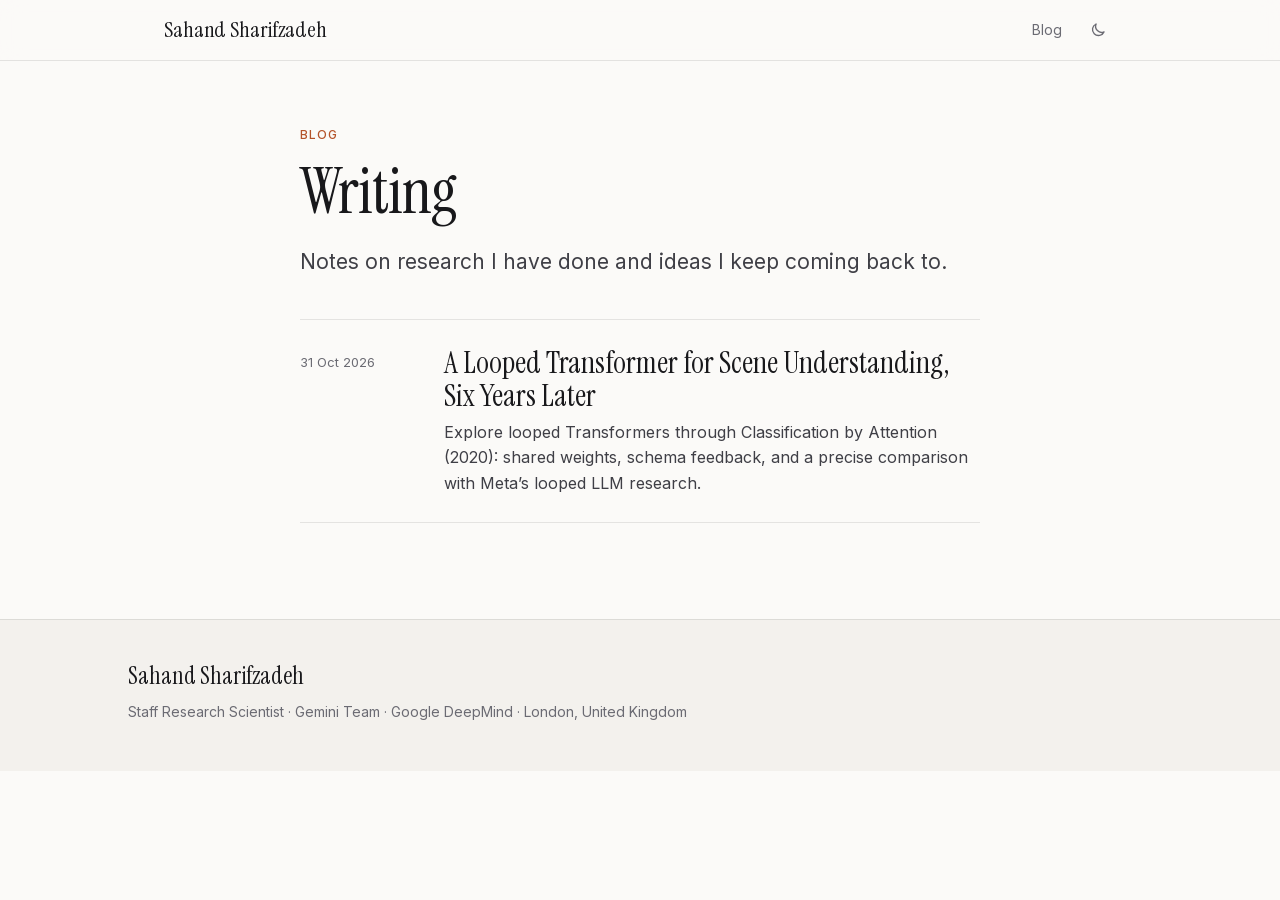
==== blog/index.html @ a867324e "Personal website and looped Transformer essay" ====
<!DOCTYPE html>
<html lang="en">
<head>

<meta charset="UTF-8" /><meta name="viewport" content="width=device-width, initial-scale=1" />
<title>Research Writing: Looped Transformers and Visual Reasoning · Sahand Sharifzadeh</title>
<meta name="description" content="Research essays by Sahand Sharifzadeh on looped Transformers, visual reasoning and machine learning." /><meta name="author" content="Sahand Sharifzadeh" />
<meta name="robots" content="index, follow, max-snippet:-1, max-image-preview:large" />
<link rel="canonical" href="https://sharifza.github.io/blog/" />
<link rel="alternate" type="text/markdown" href="/llms.txt" title="Profile and research writing" />
<link rel="icon" href="/favicon.ico" sizes="48x48" /><link rel="icon" href="/favicon.svg" type="image/svg+xml" />
<meta name="theme-color" media="(prefers-color-scheme: light)" content="#fbfaf8" /><meta name="theme-color" media="(prefers-color-scheme: dark)" content="#111113" />
<meta property="og:type" content="website" />
<meta property="og:site_name" content="Sahand Sharifzadeh" />
<meta property="og:title" content="Research writing" />
<meta property="og:description" content="Research essays by Sahand Sharifzadeh on looped Transformers, visual reasoning and machine learning." />
<meta property="og:url" content="https://sharifza.github.io/blog/" />
<meta property="og:image" content="https://sharifza.github.io/assets/og-image.jpg" />
<meta property="og:image:width" content="1200" />
<meta property="og:image:height" content="630" />
<meta property="og:image:alt" content="Research writing by Sahand Sharifzadeh" />

<meta name="twitter:card" content="summary_large_image" /><meta name="twitter:site" content="@sahandsharif" />
<meta name="twitter:title" content="Research writing" /><meta name="twitter:description" content="Research essays by Sahand Sharifzadeh on looped Transformers, visual reasoning and machine learning." /><meta name="twitter:image" content="https://sharifza.github.io/assets/og-image.jpg" />
<script>(function(){var t=null;try{t=localStorage.getItem('ss-theme');}catch(e){}if(!t)t=matchMedia('(prefers-color-scheme: dark)').matches?'dark':'light';document.documentElement.dataset.theme=t;})();</script>
<link rel="preload" href="/assets/fonts/inter-latin.woff2" as="font" type="font/woff2" crossorigin /><link rel="preload" href="/assets/fonts/instrument-serif-latin.woff2" as="font" type="font/woff2" crossorigin />
<link rel="stylesheet" href="/styles.css?v=1772965b" /><link rel="stylesheet" href="/blog/blog.css?v=ce2cf4f6" />
<script type="application/ld+json">[{"@context": "https://schema.org", "@type": "Blog", "@id": "https://sharifza.github.io/blog/#blog", "url": "https://sharifza.github.io/blog/", "name": "Research writing", "description": "Research essays by Sahand Sharifzadeh on looped Transformers, visual reasoning and machine learning.", "author": {"@type": "Person", "@id": "https://sharifza.github.io/#person", "name": "Sahand Sharifzadeh", "url": "https://sharifza.github.io/"}, "inLanguage": "en"}, {"@context": "https://schema.org", "@type": "BreadcrumbList", "itemListElement": [{"@type": "ListItem", "position": 1, "name": "Home", "item": "https://sharifza.github.io/"}, {"@type": "ListItem", "position": 2, "name": "Blog", "item": "https://sharifza.github.io/blog/"}]}]</script>
<style>.bl-list{list-style:none;margin:40px 0 0;padding:0;border-top:1px solid var(--line)}.bl-list li{border-bottom:1px solid var(--line)}.bl-list a{display:grid;grid-template-columns:120px 1fr;gap:24px;padding:26px 0;text-decoration:none}.bl-list .d{font-size:13px;color:var(--muted);padding-top:6px}.bl-list h2{font-family:var(--serif);font-size:30px;line-height:1.1;color:var(--ink)}.bl-list p{margin:8px 0 0;color:var(--ink-2);font-size:16px;line-height:1.6}.bl-list a:hover h2{color:var(--accent)}@media(max-width:620px){.bl-list a{grid-template-columns:1fr;gap:6px}}</style>
</head>
<body>
  <header class="b-header"><div class="b-bar"><a class="brand" href="/">Sahand Sharifzadeh</a><a class="crumb" href="/blog/" aria-current="page">Blog</a>
  <button id="theme-btn" class="icon-btn" type="button" aria-label="Switch light or dark theme" title="Theme"><svg class="i-sun" viewBox="0 0 24 24" aria-hidden="true"><circle cx="12" cy="12" r="4" fill="none" stroke="currentColor" stroke-width="1.8"/><path d="M12 2.5v2M12 19.5v2M4.6 4.6l1.4 1.4M18 18l1.4 1.4M2.5 12h2M19.5 12h2M4.6 19.4 6 18M18 6l1.4-1.4" stroke="currentColor" stroke-width="1.8" stroke-linecap="round"/></svg><svg class="i-moon" viewBox="0 0 24 24" aria-hidden="true"><path d="M20 14.5A8 8 0 0 1 9.5 4a8 8 0 1 0 10.5 10.5z" fill="none" stroke="currentColor" stroke-width="1.8" stroke-linejoin="round"/></svg></button></div></header>
  <main class="post"><div class="col">
    
    <p class="kicker">Blog</p><h1>Writing</h1>
    <p class="dek">Notes on research I have done and ideas I keep coming back to.</p>
    <ul class="bl-list"><li><a href="/blog/classification-by-attention/"><time class="d" datetime="2026-10-31">31 Oct 2026</time><span><h2>A Looped Transformer for Scene Understanding, Six Years Later</h2><p>Explore looped Transformers through Classification by Attention (2020): shared weights, schema feedback, and a precise comparison with Meta’s looped LLM research.</p></span></a></li></ul>
  </div></main>
  <footer class="site-footer"><div class="container foot"><div><p class="foot-name">Sahand Sharifzadeh</p><p class="foot-sub">Staff Research Scientist · Gemini Team · Google DeepMind · London, United Kingdom</p></div></div></footer>
  <script>(function(){var r=document.documentElement,b=document.getElementById('theme-btn');function s(t){r.dataset.theme=t;try{localStorage.setItem('ss-theme',t)}catch(e){}}b.addEventListener('click',function(){s(r.dataset.theme==='dark'?'light':'dark')});addEventListener('message',function(e){if(e.data&&e.data.ssTheme)s(e.data.ssTheme)})})();</script>
</body>
</html>
---- styles.css ----
/* Sahand Sharifzadeh — editorial theme. One accent, serif display, quiet surfaces. */
/* Fonts: self-hosted Inter (variable 400–600) and Instrument Serif, Latin + Latin Extended subsets */
@font-face { font-family: "Instrument Serif"; font-style: normal; font-weight: 400; font-display: swap; src: url("assets/fonts/instrument-serif-latin.woff2") format("woff2"); unicode-range: U+0000-00FF, U+0131, U+0152-0153, U+02BB-02BC, U+02C6, U+02DA, U+02DC, U+0304, U+0308, U+0329, U+2000-206F, U+20AC, U+2122, U+2191, U+2193, U+2212, U+2215, U+FEFF, U+FFFD; }
@font-face { font-family: "Instrument Serif"; font-style: normal; font-weight: 400; font-display: swap; src: url("assets/fonts/instrument-serif-latin-ext.woff2") format("woff2"); unicode-range: U+0100-02BA, U+02BD-02C5, U+02C7-02CC, U+02CE-02D7, U+02DD-02FF, U+0304, U+0308, U+0329, U+1D00-1DBF, U+1E00-1E9F, U+1EF2-1EFF, U+2020, U+20A0-20AB, U+20AD-20C4, U+2113, U+2C60-2C7F, U+A720-A7FF; }
@font-face { font-family: "Inter"; font-style: normal; font-weight: 400 600; font-display: swap; src: url("assets/fonts/inter-latin.woff2") format("woff2"); unicode-range: U+0000-00FF, U+0131, U+0152-0153, U+02BB-02BC, U+02C6, U+02DA, U+02DC, U+0304, U+0308, U+0329, U+2000-206F, U+20AC, U+2122, U+2191, U+2193, U+2212, U+2215, U+FEFF, U+FFFD; }
@font-face { font-family: "Inter"; font-style: normal; font-weight: 400 600; font-display: swap; src: url("assets/fonts/inter-latin-ext.woff2") format("woff2"); unicode-range: U+0100-02BA, U+02BD-02C5, U+02C7-02CC, U+02CE-02D7, U+02DD-02FF, U+0304, U+0308, U+0329, U+1D00-1DBF, U+1E00-1E9F, U+1EF2-1EFF, U+2020, U+20A0-20AB, U+20AD-20C4, U+2113, U+2C60-2C7F, U+A720-A7FF; }
:root { --bg: #fbfaf8; --surface: #ffffff; --ink: #18181b; --ink-2: #3f3f46; --muted: #6b6b73; --faint: #6d6d74; --line: rgba(24, 24, 27, 0.10); --line-strong: rgba(24, 24, 27, 0.22); --accent: #b4532a; --accent-soft: rgba(180, 83, 42, 0.08); --header: 60px; color-scheme: light; }
[data-theme="dark"] { color-scheme: dark; }
*, *::before, *::after { box-sizing: border-box; }
[hidden] { display: none !important; }
html { scroll-padding-top: calc(var(--header) + 20px); -webkit-text-size-adjust: 100%; }
@media (prefers-reduced-motion: no-preference) {
  html { scroll-behavior: smooth; }
}
body { margin: 0; background: var(--bg); color: var(--ink); font: 400 16px/1.65 var(--sans); -webkit-font-smoothing: antialiased; }
a { color: inherit; text-decoration-color: var(--line-strong); text-underline-offset: 3px; }
a:hover { color: var(--accent); text-decoration-color: currentColor; }
:focus-visible { outline: 2px solid var(--accent); outline-offset: 3px; border-radius: 4px; }
img { max-width: 100%; height: auto; display: block; }
h1, h2, h3 { margin: 0; font-weight: 400; }
strong { font-weight: 600; }
.container { width: 100%; max-width: 1080px; margin: 0 auto; padding: 0 28px; }
.label { margin: 0; font-size: 12px; letter-spacing: 0.08em; text-transform: uppercase; color: var(--muted); font-weight: 500; }
.skip { position: absolute; left: -999px; top: 8px; background: var(--ink); color: var(--bg); padding: 8px 12px; border-radius: 6px; z-index: 100; }
.skip:focus { left: 8px; }
/* Header */
.site-header { position: sticky; top: 0; z-index: 40; background: color-mix(in srgb, var(--bg) 86%, transparent); backdrop-filter: saturate(1.4) blur(12px); -webkit-backdrop-filter: saturate(1.4) blur(12px); border-bottom: 1px solid transparent; transition: border-color .2s; }
.site-header.is-scrolled { border-bottom-color: var(--line); }
.bar { display: flex; align-items: center; gap: 24px; height: var(--header); }
.brand { font-family: var(--serif); font-size: 22px; text-decoration: none; white-space: nowrap; letter-spacing: -0.005em; }
.brand:hover { color: var(--ink); }
.nav { display: flex; gap: 26px; margin-left: auto; }
.nav a, .menu a { text-decoration: none; color: var(--muted); font-size: 14px; white-space: nowrap; padding: 4px 0; border-bottom: 1px solid transparent; }
.nav a:hover { color: var(--ink); }
.nav a.is-active { color: var(--ink); border-bottom-color: var(--accent); }
.actions { display: flex; align-items: center; gap: 4px; }
.icon-btn { display: inline-flex; align-items: center; gap: 6px; height: 36px; min-width: 36px; justify-content: center; padding: 0 8px; border: 0; border-radius: 999px; background: transparent; color: var(--muted); cursor: pointer; }
.icon-btn:hover { color: var(--ink); background: var(--accent-soft); }
.icon-btn svg { width: 18px; height: 18px; }
.kbd { font: 500 11px/1 var(--sans); color: var(--faint); border: 1px solid var(--line); border-radius: 5px; padding: 3px 5px; }
[data-theme="dark"] .i-moon, [data-theme="light"] .i-sun, :root:not([data-theme]) .i-sun { display: none; }
.menu-btn { display: none; }
.menu { display: grid; padding: 4px 28px 14px; border-bottom: 1px solid var(--line); background: var(--bg); }
.menu a { font-size: 16px; padding: 10px 0; border-bottom: 1px solid var(--line); color: var(--ink); }
.menu a:last-child { border-bottom: 0; }
/* Buttons */
.btn { display: inline-flex; align-items: center; gap: 8px; height: 40px; padding: 0 18px; border-radius: 999px; background: var(--ink); color: var(--bg); font-size: 14px; font-weight: 500; text-decoration: none; white-space: nowrap; }
.btn:hover { color: var(--bg); background: var(--accent); }
.btn svg { width: 15px; height: 15px; }
.link-btn { border: 0; background: none; padding: 0; color: var(--accent); font: inherit; cursor: pointer; text-decoration: underline; text-underline-offset: 3px; }
/* Hero */
.hero { padding-top: 72px; padding-bottom: 24px; }
.hero-grid { display: grid; grid-template-columns: minmax(0, 1fr) 240px; gap: 56px; align-items: start; }
.eyebrow { margin: 0 0 18px; font-size: 14px; color: var(--muted); }
.hero h1 { font-family: var(--serif); font-size: clamp(44px, 6.4vw, 76px); line-height: 1; letter-spacing: -0.015em; }
.lead { margin-top: 26px; max-width: 62ch; font-size: 18px; line-height: 1.6; color: var(--ink-2); }
.lead p { margin: 0 0 12px; }
.lead strong { color: var(--ink); font-weight: 600; }
.hero-links { display: flex; align-items: center; flex-wrap: wrap; gap: 18px; margin-top: 26px; }
.socials, .foot-links { display: flex; gap: 2px; }
.social { display: inline-grid; place-items: center; width: 38px; height: 38px; border-radius: 999px; color: var(--muted); }
.social:hover { color: var(--ink); background: var(--accent-soft); }
.social svg { width: 17px; height: 17px; }
.portrait { margin: 6px 0 0; }
.portrait img { width: 240px; aspect-ratio: 4 / 5; object-fit: cover; border-radius: 18px; filter: saturate(0.92); box-shadow: 0 0 0 1px var(--line); }
.stats { grid-template-columns: repeat(4, 1fr); margin: 56px 0 0; border-top: 1px solid var(--line); }
.stat + .stat { border-left: 1px solid var(--line); }
.stat dt { font-family: var(--serif); font-size: 30px; line-height: 1.1; }
.stat dd { margin: 4px 0 0; font-size: 13px; color: var(--muted); }
.news { grid-template-columns: 160px minmax(0, 1fr); gap: 24px; }
.news h2 { padding-top: 3px; }
.news ul { list-style: none; margin: 0; padding: 0; }
.news li { display: grid; grid-template-columns: 84px minmax(0, 1fr); gap: 16px; padding: 10px 0; border-top: 1px solid var(--line); }
.news li:first-child { border-top: 0; padding-top: 0; }
.news time { font-size: 13px; color: var(--muted); padding-top: 2px; font-variant-numeric: tabular-nums; white-space: nowrap; }
.news p { margin: 0; font-size: 15px; color: var(--ink-2); }
.news a { color: var(--muted); font-size: 13px; white-space: nowrap; }
/* Sections */
.section-intro { margin: 14px 0 0; max-width: 64ch; color: var(--muted); }
/* Trajectory */
.traj-figure { position: relative; width: 100%; }
.traj-figure svg { display: block; width: 100%; height: auto; overflow: visible; }
.t-grid { stroke: var(--line); stroke-width: 1; }
.t-lane-label { fill: var(--muted); font: 500 11px var(--sans); letter-spacing: 0.06em; text-transform: uppercase; }
.t-year { fill: var(--faint); font: 400 11px var(--sans); font-variant-numeric: tabular-nums; }
.t-edge { fill: none; stroke: var(--line-strong); stroke-width: 1.2; transition: stroke .2s, opacity .2s; }
.t-edge.is-on { stroke: var(--accent); stroke-width: 1.8; }
.t-node { cursor: pointer; outline: none; }
.t-node .dot { fill: var(--bg); stroke: var(--ink); stroke-width: 1.6; transition: fill .2s, stroke .2s, r .2s; }
.t-node.is-now .dot { fill: var(--accent); stroke: var(--accent); }
.t-node .hit { fill: transparent; }
.t-node text { fill: var(--ink-2); font: 500 12.5px var(--sans); paint-order: stroke; stroke: var(--bg); stroke-width: 4px; stroke-linejoin: round; transition: fill .2s; }
.t-node .t-sub { fill: var(--muted); font-weight: 400; font-size: 11px; }
.t-node:hover .dot, .t-node:focus-visible .dot, .t-node.is-sel .dot { fill: var(--accent); stroke: var(--accent); }
.t-node:hover text, .t-node.is-sel text { fill: var(--ink); }
.t-node:focus-visible .ring { stroke: var(--accent); }
.t-node .ring { fill: none; stroke: transparent; stroke-width: 1.5; }
.traj-figure.has-focus .t-node:not(.is-near) { opacity: .28; }
.traj-figure.has-focus .t-edge:not(.is-on) { opacity: .25; }
.t-node, .t-edge { transition: opacity .25s; }
.traj-detail { grid-template-columns: 160px minmax(0, 1fr); gap: 24px; }
.traj-hint { grid-column: 1 / -1; margin: 0; color: var(--muted); font-size: 14px; }
.td-meta { font-size: 13px; color: var(--muted); }
.td-meta b { display: block; font-weight: 500; color: var(--ink-2); }
.td-body h3 { font-family: var(--serif); font-size: 26px; line-height: 1.15; }
.td-body p { margin: 8px 0 10px; max-width: var(--measure); color: var(--ink-2); }
.td-body .td-actions { display: flex; flex-wrap: wrap; gap: 4px 20px; margin-bottom: 0; }
.td-body .td-sub { margin: 4px 0 0; color: var(--muted); font-size: 14px; }
.traj-text summary { cursor: pointer; color: var(--muted); font-size: 14px; }
.t-lanes { display: grid; grid-template-columns: repeat(auto-fit, minmax(260px, 1fr)); gap: 8px 36px; margin-top: 12px; }
.t-lane h3 { font-family: var(--serif); font-size: 21px; margin: 14px 0 6px; }
.t-lane ul { margin: 0; padding-left: 18px; color: var(--ink-2); font-size: 14.5px; }
.t-lane li { margin-bottom: 6px; }
.t-when { color: var(--muted); font-variant-numeric: tabular-nums; }
/* Experience & education */
.xp-list > li { display: grid; grid-template-columns: 200px minmax(0, 1fr); gap: 24px; }
.xp-meta { display: flex; flex-direction: column; gap: 2px; font-size: 14px; }
.xp-date { color: var(--ink-2); font-variant-numeric: tabular-nums; }
.xp-loc { color: var(--muted); }
.is-current .xp-date { color: var(--accent); }
.xp-body h3 { font-family: var(--serif); font-size: 25px; line-height: 1.2; }
.xp-org { display: block; font-family: var(--sans); font-size: 14px; color: var(--muted); margin-top: 3px; }
.xp-body ul { margin: 14px 0 0; padding-left: 18px; max-width: var(--measure); color: var(--ink-2); }
.xp-body li { margin-bottom: 7px; }
.xp-body > p { margin: 12px 0 0; max-width: var(--measure); color: var(--ink-2); }
.m-video { display: grid; grid-template-columns: 96px minmax(0, 1fr); gap: 12px; align-items: center; width: min(100%, 340px); text-decoration: none; padding: 6px; margin-left: -6px; border-radius: var(--radius); }
.m-video:hover { background: var(--accent-soft); color: inherit; }
.m-video img { width: 96px; aspect-ratio: 16 / 9; object-fit: cover; border-radius: 6px; }
.m-video strong { display: block; font-size: 13.5px; font-weight: 500; line-height: 1.35; }
.m-video em { display: block; font-style: normal; font-size: 12.5px; color: var(--muted); line-height: 1.35; margin-top: 2px; }
.m-link span { color: var(--muted); font-size: 12px; }
.m-link:hover { border-color: var(--accent); }
.edu-detail { margin: 8px 0 0; color: var(--muted); font-size: 14.5px; }
/* Talks */
.talks { display: grid; grid-template-columns: repeat(4, minmax(0, 1fr)); gap: 28px 24px; }
.talk-thumb { position: relative; display: block; border-radius: var(--radius); overflow: hidden; background: var(--line); }
.talk-thumb img { width: 100%; aspect-ratio: 16 / 9; object-fit: cover; transition: transform .4s; }
.talk:hover .talk-thumb img { transform: scale(1.03); }
.play { position: absolute; left: 12px; bottom: 12px; width: 32px; height: 32px; border-radius: 999px; background: rgba(255,255,255,.92); }
.play::after { content: ""; position: absolute; left: 13px; top: 10px; border-left: 9px solid #18181b; border-top: 6px solid transparent; border-bottom: 6px solid transparent; }
.talk-tag { display: block; margin-top: 12px; font-size: 12.5px; color: var(--muted); }
.talk h3 { font-family: var(--serif); font-size: 20px; line-height: 1.2; margin-top: 4px; }
.talk:hover h3 { color: var(--accent); }
.talk p { margin: 6px 0 0; font-size: 14px; color: var(--muted); }
/* Publications */
.pub-controls { display: flex; flex-wrap: wrap; gap: 12px; align-items: center; justify-content: space-between; margin-bottom: 8px; }
.chips { display: flex; flex-wrap: wrap; gap: 6px; }
.chip { height: 32px; padding: 0 12px; border-radius: 999px; border: 1px solid var(--line); background: transparent; color: var(--muted); font: 400 13px var(--sans); cursor: pointer; white-space: nowrap; }
.chip span { color: var(--faint); margin-left: 2px; font-variant-numeric: tabular-nums; }
.chip:hover { color: var(--ink); border-color: var(--line-strong); }
.chip.is-on { color: var(--ink); border-color: var(--ink); }
#pub-search { height: 34px; width: 260px; max-width: 100%; padding: 0 14px; border-radius: 999px; border: 1px solid var(--line); background: var(--surface); color: var(--ink); font: 400 14px var(--sans); }
#pub-search:focus { outline: none; border-color: var(--accent); }
.pub-status { font-size: 14px; color: var(--muted); margin: 10px 0 0; }
.pub { grid-template-columns: 90px minmax(0, 1fr); gap: 24px; }
.pub-title a { text-decoration: none; }
.pub-title a:hover { text-decoration: underline; }
.pub-authors { margin: 4px 0 0; font-size: 14px; color: var(--muted); max-width: var(--measure); }
.pub-empty { color: var(--muted); }
/* Awards */
.aw-list { grid-template-columns: repeat(2, minmax(0, 1fr)); }
.aw-list li { grid-template-columns: 96px minmax(0, 1fr); gap: 16px; }
.aw-year { color: var(--muted); font-size: 14px; font-variant-numeric: tabular-nums; }
.aw-list h3 { font-size: 15.5px; font-weight: 500; line-height: 1.4; }
.aw-list p { margin: 4px 0 0; font-size: 14px; color: var(--muted); }
/* Footer */
.foot { display: flex; justify-content: space-between; gap: 24px; flex-wrap: wrap; align-items: flex-start; }
.foot-name { margin: 0; font-family: var(--serif); font-size: 24px; }
.foot-name span { font-family: var(--sans); font-size: 15px; color: var(--muted); margin-left: 8px; }
.foot-sub { margin: 4px 0 0; color: var(--muted); font-size: 14px; }
.contact { margin: 18px 0 0; font-size: 14.5px; color: var(--ink-2); display: flex; gap: 14px; align-items: baseline; flex-wrap: wrap; }
/* Command palette */
.cmdk { position: fixed; inset: 0; width: 100%; height: 100%; max-width: none; max-height: none; margin: 0; border: 0; background: transparent; color: inherit; padding: 14vh 16px 16px; z-index: 80; }
.cmdk[open] { display: flex; justify-content: center; align-items: flex-start; }
.cmdk::backdrop { background: rgba(10, 10, 12, .35); }
.cmdk-dialog { width: min(560px, 100%); background: var(--surface); border-radius: 14px; box-shadow: 0 24px 60px rgba(0,0,0,.25), 0 0 0 1px var(--line); overflow: hidden; }
#cmdk-input { width: 100%; height: 52px; border: 0; border-bottom: 1px solid var(--line); padding: 0 18px; font: 400 16px var(--sans); background: transparent; color: var(--ink); outline: none; }
.cmdk-list { max-height: 50vh; overflow: auto; padding: 6px; }
.cmdk-opt { display: flex; justify-content: space-between; gap: 16px; padding: 10px 12px; border-radius: 8px; text-decoration: none; font-size: 14px; }
.cmdk-opt span:last-child { color: var(--muted); font-size: 12.5px; white-space: nowrap; }
.cmdk-opt.is-on, .cmdk-opt:hover { background: var(--accent-soft); color: var(--ink); }
.cmdk-empty { padding: 14px 12px; color: var(--muted); font-size: 14px; }
/* 404 */
.nf-main { padding-top: 22vh; }
.nf-main h1 { font-family: var(--serif); font-size: 48px; margin: 10px 0 28px; }
/* Responsive */
@media (max-width: 960px) {
  .nav { display: none; }
  .menu-btn { display: inline-flex; }
  .actions { margin-left: auto; }
  .talks { grid-template-columns: repeat(2, minmax(0, 1fr)); }
}
@media (max-width: 760px) {
  :root { --header: 56px; }
  .container { padding: 0 20px; }
  .kbd { display: none; }
  .hero { padding-top: 40px; }
  .hero-grid { grid-template-columns: 1fr; gap: 28px; }
  .portrait { order: -1; margin: 0; }
  .portrait img { width: 104px; border-radius: 12px; }
  .lead { font-size: 17px; }
  .stats { margin-top: 40px; }
  .stat:nth-child(n/**/+3) { border-top: 1px solid var(--line); }
  .news li { grid-template-columns: 1fr; gap: 2px; }
  .section { padding-top: 72px; }
  .xp-list > li, .pub, .traj-detail { grid-template-columns: 1fr; gap: 8px; }
  .aw-list { grid-template-columns: 1fr; }
  .talks { grid-template-columns: 1fr; }
  #pub-search { width: 100%; }
  .menu { padding: 4px 20px 14px; }
}
@media (prefers-reduced-motion: reduce) {
  *, *::before, *::after { transition: none !important; animation: none !important; }
}
html, body { overflow-x: clip; }
/* ---------- Structure layer: grouping for readability (v2) ---------- */
:root { --card: #ffffff; --card-line: rgba(24, 24, 27, 0.09); --band: #f3f1ed; --shadow: 0 1px 2px rgba(24,24,27,.04), 0 8px 24px rgba(24,24,27,.04); }
/* hero glow: two soft radial lights, no blur filter */
.hero { position: relative; isolation: isolate; }
.hero::before { content: ""; position: absolute; z-index: -1; inset: -60px -10vw 0; pointer-events: none; background: radial-gradient(520px 320px at 18% 20%, color-mix(in srgb, var(--accent) 16%, transparent), transparent 70%),
              radial-gradient(460px 300px at 82% 10%, rgba(99, 132, 230, .12), transparent 70%); }
[data-theme="dark"] .hero::before { background: radial-gradient(520px 320px at 18% 20%, color-mix(in srgb, var(--accent) 14%, transparent), transparent 70%),
              radial-gradient(460px 300px at 82% 10%, rgba(110, 150, 255, .14), transparent 70%); }
/* cards */
.card, .news, .stats, .traj, .xp-list > li, .talk, .aw-list li, .pub-list { background: var(--card); border: 1px solid var(--card-line); border-radius: 16px; box-shadow: var(--shadow); }
.stats { display: grid; padding: 4px 8px; margin-top: 44px; }
.stat { padding: 18px 20px; }
.stat + .stat { padding-left: 20px; }
.news { display: grid; margin-top: 18px; padding: 22px 24px; }
/* sections alternate on a quiet band so each reads as its own block */
.section { padding-top: 0; margin-top: 88px; }
#experience, #talks, #awards { position: relative; isolation: isolate; padding-top: 64px; padding-bottom: 64px; margin-top: 88px; }
#experience::before, #talks::before, #awards::before { content: ""; position: absolute; z-index: -1; top: 0; bottom: 0; left: 50%; width: 100vw; transform: translateX(-50%); background: var(--band); border-top: 1px solid var(--card-line); border-bottom: 1px solid var(--card-line); }
.section-head { margin-bottom: 32px; padding-left: 14px; border-left: 3px solid var(--accent); }
.section-head h2 { font-family: var(--serif); font-size: clamp(34px, 4.2vw, 46px); line-height: 1.05; letter-spacing: -0.01em; margin-top: 4px; }
/* trajectory panel */
.traj { margin: 0; padding: 22px 24px 18px; }
.traj-detail { min-height: 120px; display: grid; background: var(--bg); border: 1px solid var(--card-line); border-radius: 12px; padding: 16px 18px; margin-top: 16px; }
.traj-text { margin-top: 14px; }
/* experience & education as cards */
.xp-list { list-style: none; margin: 0; padding: 0; display: grid; gap: 14px; }
.xp-list > li { padding: 22px 24px; border-top: 1px solid var(--card-line); }
.xp-list > li.is-current { border-color: color-mix(in srgb, var(--accent) 45%, var(--card-line)); box-shadow: var(--shadow), 0 0 0 3px var(--accent-soft); }
.xp-body ul li::marker { color: var(--accent); }
.xp-body ul li { padding-left: 2px; }
.media { display: flex; flex-wrap: wrap; gap: 10px; margin-top: 16px; padding-top: 14px; border-top: 1px dashed var(--card-line); }
.m-link { display: inline-flex; align-items: center; gap: 8px; align-self: center; font-size: 13.5px; text-decoration: none; padding: 7px 12px; border: 1px solid var(--line); border-radius: 999px; color: var(--ink-2); background: var(--bg); }
/* talks */
.talk { text-decoration: none; display: block; padding: 10px 10px 16px; transition: transform .2s, box-shadow .2s; }
.talk:hover { color: inherit; transform: translateY(-2px); }
.talk-tag, .talk h3, .talk p { padding: 0 6px; }
/* publications */
/* awards */
.aw-list { list-style: none; margin: 0; padding: 0; display: grid; column-gap: 48px; gap: 12px; }
.aw-list li { display: grid; padding: 16px 18px; border-top: 1px solid var(--card-line); }
.langs { margin: 28px 0 0; gap: 16px; align-items: baseline; flex-wrap: wrap; color: var(--ink-2); padding: 14px 18px; background: var(--card); border: 1px solid var(--card-line); border-radius: 12px; display: inline-flex; }
/* stronger reading contrast */
.lead, .xp-body ul, .xp-body > p, .td-body p { color: var(--ink); }
[data-theme="dark"] .lead, [data-theme="dark"] .xp-body ul, [data-theme="dark"] .xp-body > p { color: var(--ink-2); }
.site-footer { border-top: 1px solid var(--line); padding: 36px 0 48px; background: var(--band); margin-top: 0; }
@media (max-width: 760px) {
  .news { grid-template-columns: 1fr; gap: 12px; padding: 18px; }
  .stats { grid-template-columns: repeat(2, 1fr); padding: 0 4px; }
  .stat { padding: 14px 12px; }
  .stat + .stat { padding-left: 12px; }
  .stat:nth-child(3) { border-left: 0; padding-left: 12px; }
  .traj { padding: 16px 14px 14px; border-radius: 14px; }
  .xp-list > li { padding: 18px; }
  .pub-list { padding: 0 16px; }
  #experience, #talks, #awards { padding-top: 48px; padding-bottom: 48px; margin-top: 64px; }
  .section { margin-top: 64px; }
}
/* ---------- Semantic highlights (v3): grades, roles, venues ---------- */
:root { --c-blue: #1d4ed8; --c-blue-bg: rgba(37, 99, 235, .09); --c-blue-line: rgba(37, 99, 235, .28); --c-green: #047857; --c-green-bg: rgba(5, 150, 105, .10); --c-green-line: rgba(5, 150, 105, .28); --c-amber: #b45309; --c-amber-bg: rgba(217, 119, 6, .11); --c-amber-line: rgba(217, 119, 6, .30); }
.pills { display: flex; flex-wrap: wrap; gap: 6px; margin: 0; }
.pill { min-height: 24px; font: 500 12px/1.2 var(--sans); border: 1px solid transparent; }
.pill-role { color: var(--c-amber); background: var(--c-amber-bg); border-color: var(--c-amber-line); }
.pill-venue { color: var(--c-blue); background: var(--c-blue-bg); border-color: var(--c-blue-line); }
.pill-sci { color: var(--c-green); background: var(--c-green-bg); border-color: var(--c-green-line); }
.pill-plain { color: var(--ink-2); background: transparent; border-color: var(--card-line); }
.pill-link { color: var(--muted); border-color: var(--card-line); }
.pill-link:hover { color: var(--accent); border-color: var(--accent); }
[data-theme="dark"] .pill-grade, [data-theme="dark"] .pill-role, [data-theme="dark"] .pill-venue, [data-theme="dark"] .pill-sci { box-shadow: 0 0 14px -4px currentColor; }
.edu .pills { margin-top: 12px; }
.edu-year { color: var(--c-blue); }
.edu-inst { margin: 6px 0 0; color: var(--ink-2); margin-top: 4px; }
/* publications: one card each, featured papers get a rail */
.pub { padding: 16px 20px 16px 22px; }
.pub:first-child { border-top: 1px solid var(--card-line); }
.pub.is-featured { border-left: 3px solid var(--c-blue); padding-left: 20px; }
[data-theme="dark"] .pub.is-featured { box-shadow: var(--shadow), -6px 0 18px -10px var(--c-blue); }
.pub-top { display: flex; align-items: center; flex-wrap: wrap; gap: 8px 12px; margin-bottom: 8px; }
.pub-year { font-variant-numeric: tabular-nums; padding: 0; font-size: 13px; color: var(--muted); }
.pub-title { font-family: var(--sans); font-weight: 500; line-height: 1.45; max-width: var(--measure); font-size: 16.5px; }
.pub-authors strong { font-weight: 600; color: var(--ink); text-decoration: underline; text-decoration-color: var(--c-blue); text-decoration-thickness: 2px; text-underline-offset: 3px; }
@media (max-width: 760px) {
  .pub { gap: 4px; padding: 14px 16px 14px 18px; }
  .pub.is-featured { padding-left: 16px; }
  .pill { min-height: 22px; font-size: 11.5px; }
}
.pub-list { list-style: none; margin: 8px 0 0; background: none; border: 0; box-shadow: none; padding: 0; display: grid; gap: 12px; margin-top: 12px; grid-template-columns: minmax(0, 1fr); }
.pub { display: block; position: relative; background: var(--card); border: 1px solid var(--card-line); border-radius: 14px; box-shadow: var(--shadow); min-width: 0; }
.pill { display: inline-flex; align-items: center; padding: 0 10px; border-radius: 999px; letter-spacing: .01em; white-space: normal; overflow-wrap: anywhere; text-decoration: none; max-width: 100%; min-width: 0; padding-block: 3px; }
.pub-title, .pub-authors { overflow-wrap: anywhere; }
/* ---------- Trajectory lanes v2: stage header, theme colours ---------- */
:root { --serif: "Instrument Serif", "Iowan Old Style", Georgia, serif; --sans: "Inter", -apple-system, BlinkMacSystemFont, "Segoe UI", sans-serif; --radius: 10px; --measure: 68ch; --lane-rl: #b4532a; --lane-vlm: #2f62c9; --lane-cv: #7a4fc2; --lane-kge: #12805a; --lane-sci: #a8670c; --lane-robotics: #0f7486; }
[data-theme="dark"] { --bg: #111113; --surface: #18181b; --ink: #f4f4f5; --ink-2: #d4d4d8; --muted: #a1a1aa; --faint: #818188; --line: rgba(255, 255, 255, 0.09); --line-strong: rgba(255, 255, 255, 0.2); --accent: #e39b74; --accent-soft: rgba(227, 155, 116, 0.1); --card: #19191c; --card-line: rgba(255, 255, 255, 0.08); --band: #151517; --shadow: 0 1px 2px rgba(0,0,0,.3), 0 8px 24px rgba(0,0,0,.25); --c-blue: #93c5fd; --c-blue-bg: rgba(96, 165, 250, .12); --c-blue-line: rgba(96, 165, 250, .35); --c-green: #6ee7b7; --c-green-bg: rgba(52, 211, 153, .11); --c-green-line: rgba(52, 211, 153, .32); --c-amber: #fcd34d; --c-amber-bg: rgba(251, 191, 36, .11); --c-amber-line: rgba(251, 191, 36, .32); --lane-rl: #ec9e78; --lane-vlm: #8fb4f5; --lane-cv: #bda5f2; --lane-kge: #6fd3a7; --lane-sci: #f2c063; --lane-robotics: #6cc6d6; }
.lane-rl { --lc: var(--lane-rl); }
.lane-vlm { --lc: var(--lane-vlm); }
.lane-cv { --lc: var(--lane-cv); }
.lane-kge { --lc: var(--lane-kge); }
.lane-sci { --lc: var(--lane-sci); }
.lane-robotics { --lc: var(--lane-robotics); }
.lanes .t-stage { fill: var(--ink); font: 600 12px var(--sans); }
.lanes .t-stage-years { fill: var(--muted); font: 400 11px var(--sans); font-variant-numeric: tabular-nums; }
.lanes .t-stage-band { fill: var(--band); }
.lanes .t-stage-line { stroke-dasharray: 3 4; }
.lanes .t-lane-band { fill: var(--lc); opacity: .06; }
[data-theme="dark"] .lanes .t-lane-band { opacity: .08; }
.lanes .t-lane-label { fill: var(--lc); font: 600 11px var(--sans); letter-spacing: .07em; text-transform: uppercase; }
.lanes.is-compact .t-lane-label { font-size: 9.5px; }
.lanes .t-measure { font: 500 12.5px var(--sans); }
.lanes.is-compact .t-measure { font-size: 11px; }
.lanes .t-node .dot { fill: var(--card); stroke: var(--lc); stroke-width: 1.8; }
.lanes .t-node.is-now .dot, .lanes .t-node:hover .dot, .lanes .t-node:focus-visible .dot, .lanes .t-node.is-sel .dot { fill: var(--lc); stroke: var(--lc); }
.lanes .t-node text { paint-order: stroke; stroke: var(--card); }
.lanes .t-node.is-sel .ring, .lanes .t-node:focus-visible .ring { stroke: var(--lc); }
.lanes.is-compact .t-node text { font-size: 11px; }
.lanes.is-compact .t-stage { font-size: 11px; }
.lanes.is-compact .t-stage-years { font-size: 10px; }
/* trajectory detail: several works become a list */
.td-body .td-lead { margin: 10px 0 4px; }
.td-points { margin: 8px 0 12px; padding-left: 18px; max-width: var(--measure); color: var(--ink); }
[data-theme="dark"] .td-points { color: var(--ink-2); }
.td-points li { margin-bottom: 6px; padding-left: 2px; }
.td-points li::marker { color: var(--lc, var(--accent)); }
.pill-grade { color: var(--c-green); background: var(--c-green-bg); border-color: var(--c-green-line); height: auto; min-height: 24px; padding: 4px 10px; line-height: 1.3; white-space: normal; text-overflow: clip; }

/* Print: the page as a clean CV */
@media print {
  :root, [data-theme="dark"] { --bg: #fff; --surface: #fff; --card: #fff; --band: #fff; --ink: #000; --ink-2: #222; --muted: #444; --faint: #555; --line: #ccc; --card-line: #ccc; --shadow: none; color-scheme: light; }
  body { font-size: 11pt; }
  .site-header, .skip, .actions, .pub-controls, .pub-status, .pub-empty, .cmdk, .traj, .play, .hero::before { display: none !important; }
  .pub[hidden] { display: block !important; }
  .traj-text > summary { display: none; }
  .section, #experience, #talks, #awards { margin-top: 24px; padding-top: 0; padding-bottom: 0; }
  #experience::before, #talks::before, #awards::before { display: none; }
  .xp-list > li, .pub, .aw-list li, .talk, .news, .stats { box-shadow: none; break-inside: avoid; }
  .talk-thumb { display: none; }
  a { text-decoration: none; }
  .site-footer { margin-top: 24px; background: none; }
}

.blog-home-link { margin:16px 0 0; font-size:14px; line-height:1.6; }
.blog-home-link a { color:var(--accent); text-decoration:underline; text-underline-offset:3px; }
---- blog/blog.css ----
/* Blog: long-form reading and figures. Inherits tokens, fonts, header and footer from /styles.css. */
:root { --measure: 680px; --wide: 1000px; --fig-pad: 28px; --o-bowl: #d98b3a; --leaf: #5f8a5b; }
[data-theme="dark"] { --o-bowl: #e9a35a; --leaf: #8fb98a; }

.b-header { position: sticky; top: 0; z-index: 40; background: color-mix(in srgb, var(--bg) 86%, transparent); backdrop-filter: saturate(1.4) blur(12px); -webkit-backdrop-filter: saturate(1.4) blur(12px); border-bottom: 1px solid var(--line); }
.b-bar { display: flex; align-items: center; gap: 18px; height: var(--header); max-width: var(--wide); margin: 0 auto; padding: 0 24px; }
.b-bar .brand { margin-right: auto; }
.b-bar a.crumb { font-size: 14px; color: var(--muted); text-decoration: none; }
.b-bar a.crumb:hover { color: var(--ink); }

.post { padding: 64px 24px 96px; }
.col { max-width: var(--measure); margin: 0 auto; }
.wide { max-width: var(--wide); margin: 0 auto; }
.draft-flag { display: inline-flex; align-items: center; gap: 8px; font-size: 12px; color: var(--c-amber); background: var(--c-amber-bg); border: 1px solid var(--c-amber-line); border-radius: 999px; padding: 3px 10px; margin-bottom: 22px; }
.kicker { font-size: 12px; letter-spacing: .08em; text-transform: uppercase; color: var(--accent); font-weight: 500; margin: 0 0 14px; }
.post h1 { font-family: var(--serif); font-size: clamp(40px, 6.4vw, 64px); line-height: 1.02; letter-spacing: -0.015em; margin: 0; }
.dek { font-size: clamp(18px, 2.2vw, 21px); line-height: 1.55; color: var(--ink-2); margin: 22px 0 0; }
.byline { display: flex; flex-wrap: wrap; gap: 6px 14px; align-items: center; margin-top: 26px; padding-top: 18px; border-top: 1px solid var(--line); font-size: 14px; color: var(--muted); }
.byline img { width: 32px; height: 32px; border-radius: 50%; object-fit: cover; }
.byline strong { color: var(--ink); font-weight: 500; }

.prose { font-size: 18px; line-height: 1.72; color: var(--ink-2); }
.prose p { margin: 0 0 1.15em; }
.prose h2 { font-family: var(--serif); color: var(--ink); font-size: clamp(30px, 4vw, 38px); line-height: 1.1; letter-spacing: -0.01em; margin: 2.4em 0 .7em; display: flex; gap: 14px; align-items: baseline; }
.prose h2 .n { font-family: var(--sans); font-size: 13px; letter-spacing: .06em; color: var(--accent); font-weight: 500; font-variant-numeric: tabular-nums; transform: translateY(-4px); }
.prose strong { color: var(--ink); }
.prose a { color: var(--ink); }
.prose blockquote { margin: 1.6em 0; padding: 4px 0 4px 22px; border-left: 2px solid var(--accent); font-family: var(--serif); font-size: 24px; line-height: 1.35; color: var(--ink); }
.claim { margin: 2em 0; padding: 22px 24px; border-radius: 16px; background: var(--accent-soft); border: 1px solid color-mix(in srgb, var(--accent) 22%, transparent); color: var(--ink); font-size: 18px; line-height: 1.6; }
.claim .label { color: var(--accent); margin-bottom: 8px; }
sup.fn a { text-decoration: none; color: var(--accent); font-size: 12px; padding: 0 2px; }

/* Math, set in the display serif */
.m { font-family: var(--serif); font-style: italic; font-size: 1.12em; color: var(--ink); white-space: nowrap; }
.m sub, .m sup { font-size: .68em; font-style: italic; }
.m .up { font-style: normal; }
.eq { display: block; text-align: center; font-family: var(--serif); font-size: 26px; color: var(--ink); margin: 1.1em 0 1.3em; overflow-x: auto; }
.eq i { font-style: italic; }
.eq sub, .eq sup { font-size: .62em; }
.eq .gap { display: inline-block; width: 1.6em; }

/* Figures */
figure.fig { margin: 2.6em auto; }
.fig-card { background: var(--card); border: 1px solid var(--card-line); border-radius: 18px; box-shadow: var(--shadow); padding: var(--fig-pad); position: relative; }
.fig-head { display: flex; flex-wrap: wrap; justify-content: space-between; align-items: center; gap: 12px 16px; margin-bottom: 18px; }
.fig-title { font-family: var(--serif); font-size: 24px; color: var(--ink); line-height: 1.15; margin: 0; }
figcaption { font-size: 14px; line-height: 1.6; color: var(--muted); margin: 14px 4px 0; max-width: var(--measure); }
figcaption b { color: var(--ink); font-weight: 500; }
figcaption .fig-n { color: var(--accent); font-weight: 500; letter-spacing: .02em; margin-right: 6px; }
.illus { display: inline-block; font-size: 11px; letter-spacing: .06em; text-transform: uppercase; color: var(--muted); border: 1px dashed var(--line-strong); border-radius: 999px; padding: 2px 8px; }

.seg { display: inline-flex; padding: 3px; border: 1px solid var(--line); border-radius: 999px; background: var(--bg); gap: 2px; }
.seg button { font: 500 13px/1 var(--sans); color: var(--muted); background: transparent; border: 0; border-radius: 999px; padding: 8px 12px; cursor: pointer; white-space: nowrap; }
.seg button:hover { color: var(--ink); }
.seg button[aria-pressed="true"] { background: var(--ink); color: var(--bg); }
.ctrls { display: flex; flex-wrap: wrap; gap: 8px; }
.btn-round { width: 36px; height: 36px; border-radius: 999px; border: 1px solid var(--line-strong); background: var(--bg); color: var(--ink); display: inline-grid; place-items: center; cursor: pointer; flex: none; }
.btn-round:hover { border-color: var(--accent); color: var(--accent); }
.btn-round svg { width: 14px; height: 14px; }

svg text { font-family: var(--sans); }
.s-ink { stroke: var(--ink); } .f-ink { fill: var(--ink); }
.s-muted { stroke: var(--muted); } .f-muted { fill: var(--muted); }
.s-line { stroke: var(--line-strong); } .f-faint { fill: var(--faint); }
.f-card { fill: var(--card); } .f-bg { fill: var(--bg); }
.s-acc { stroke: var(--accent); } .f-acc { fill: var(--accent); }
.hatch line { stroke: var(--line-strong); }
.tnum { font-variant-numeric: tabular-nums; }

/* Figure 1: the occluded bowl */
.f1-grid { display: grid; grid-template-columns: 1.05fr 1fr; gap: 26px; align-items: start; }
.f1-scene svg, .f1-graph svg { width: 100%; height: auto; display: block; }
.f1-panel-label { font-size: 11px; letter-spacing: .08em; text-transform: uppercase; color: var(--muted); margin: 0 0 8px; }
.belief { margin-top: 14px; }
.belief h4 { margin: 0 0 8px; font: 500 13px/1.3 var(--sans); color: var(--ink); display: flex; justify-content: space-between; }
.belief h4 span { color: var(--muted); font-weight: 400; }
.brow { display: grid; grid-template-columns: 64px 1fr 40px; align-items: center; gap: 10px; height: 22px; font-size: 13px; color: var(--ink-2); }
.brow .track { height: 6px; border-radius: 999px; background: var(--line); overflow: hidden; }
.brow .bar { height: 100%; width: 0; border-radius: 999px; background: var(--muted); transition: width .7s cubic-bezier(.2,.7,.2,1), background-color .4s; }
.brow.top .bar { background: var(--accent); }
.brow.top { color: var(--ink); font-weight: 500; }
.brow .v { text-align: right; font-variant-numeric: tabular-nums; color: var(--muted); }
.scrub { display: flex; align-items: center; gap: 14px; margin-top: 22px; padding-top: 18px; border-top: 1px solid var(--line); }
.scrub-track { position: relative; flex: 1; display: grid; grid-template-columns: repeat(4, 1fr); }
.scrub-track::before { content: ""; position: absolute; left: 12.5%; right: 12.5%; top: 9px; height: 1px; background: var(--line-strong); }
.scrub-fill { position: absolute; left: 12.5%; top: 9px; height: 1px; background: var(--accent); transition: width .6s; }
.scrub-step { position: relative; display: flex; flex-direction: column; align-items: center; gap: 8px; background: none; border: 0; cursor: pointer; color: var(--muted); font: 500 12px/1.2 var(--sans); padding: 0; }
.scrub-step .dot { width: 19px; height: 19px; border-radius: 999px; border: 1px solid var(--line-strong); background: var(--card); display: grid; place-items: center; font-size: 10px; transition: all .3s; }
.scrub-step[aria-current="true"] { color: var(--ink); }
.scrub-step[aria-current="true"] .dot, .scrub-step.done .dot { border-color: var(--accent); background: var(--accent); color: var(--card); }
.f1-note { min-height: 3.2em; margin: 16px 0 0; font-size: 15px; line-height: 1.55; color: var(--ink-2); }

/* Figure 2: attention explorer */
.f2-grid { display: grid; grid-template-columns: 1.25fr 1fr; gap: 28px; align-items: center; }
.f2-plane svg { width: 100%; height: auto; display: block; touch-action: none; user-select: none; -webkit-user-select: none; }
.f2-plane .z-handle { cursor: grab; }
.f2-plane .z-handle:active { cursor: grabbing; }
.f2-read { font-size: 14px; color: var(--muted); }
.f2-read .formula { font-family: var(--serif); font-style: italic; font-size: 19px; color: var(--ink); margin: 0 0 14px; }
.arow { display: grid; grid-template-columns: 62px 1fr 44px; gap: 10px; align-items: center; height: 24px; font-size: 13px; color: var(--ink-2); }
.arow .track { height: 8px; background: var(--line); border-radius: 999px; overflow: hidden; }
.arow .bar { height: 100%; background: var(--muted); border-radius: 999px; transition: width .12s linear; }
.arow.top { color: var(--ink); font-weight: 500; } .arow.top .bar { background: var(--accent); }
.arow .v { text-align: right; font-variant-numeric: tabular-nums; color: var(--muted); }
.f2-hint { margin-top: 14px; font-size: 13px; color: var(--muted); }

/* Figure 3: graph structure */
.f3-grid { display: grid; grid-template-columns: 1.4fr 1fr; gap: 28px; align-items: center; }
.f3-graph svg { width: 100%; height: auto; display: block; }
.f3-node { cursor: pointer; }
.f3-node:focus-visible { outline: none; }
.f3-node:focus-visible .shape { stroke: var(--accent); stroke-width: 2; }
.f3-side .stat-big { font-family: var(--serif); font-size: 44px; line-height: 1; color: var(--ink); font-variant-numeric: tabular-nums; }
.f3-side .stat-lbl { font-size: 13px; color: var(--muted); margin-top: 4px; }
.f3-side p { font-size: 15px; line-height: 1.55; color: var(--ink-2); margin: 16px 0 0; }

/* Figure 4: the loop */
.f4-svg svg { width: 100%; height: auto; display: block; }
.f4-foot { display: flex; flex-wrap: wrap; align-items: center; gap: 14px 20px; margin-top: 18px; padding-top: 18px; border-top: 1px solid var(--line); }
.passes { display: flex; gap: 6px; align-items: flex-end; }
.pass { width: 26px; display: flex; flex-direction: column; align-items: center; gap: 6px; font-size: 11px; color: var(--muted); font-variant-numeric: tabular-nums; }
.pass i { display: block; width: 100%; height: 6px; border-radius: 3px; background: var(--line); transition: background .3s; }
.pass.on i { background: var(--accent); }
.pass.test i { background-image: repeating-linear-gradient(135deg, transparent 0 3px, var(--card) 3px 5px); }
.pass-legend { display: flex; gap: 16px; font-size: 12px; color: var(--muted); }
.pass-legend span::before { content: ""; display: inline-block; width: 14px; height: 6px; border-radius: 3px; background: var(--accent); margin-right: 6px; vertical-align: middle; }
.pass-legend span.t::before { background-image: repeating-linear-gradient(135deg, var(--accent) 0 3px, var(--card) 3px 5px); }
.f4-readout { flex: 1 1 260px; font-size: 14px; line-height: 1.5; color: var(--ink-2); min-height: 3em; }
.f4-svg .flow { stroke-dasharray: 2 6; animation: flow 1.4s linear infinite; }
@keyframes flow { to { stroke-dashoffset: -16; } }
.f4-svg .blk { transition: fill .3s, stroke .3s; }
.f4-svg .blk.lit { stroke: var(--accent); }

/* Figure 5 & 6: charts */
.chart svg { width: 100%; height: auto; display: block; overflow: visible; }
.chart .grid line { stroke: var(--line); }
.chart .axis text, .chart .tick { fill: var(--muted); font-size: 12px; }
.chart .row-lbl { fill: var(--ink-2); font-size: 13px; }
.chart .row-lbl.ours { fill: var(--accent); font-weight: 600; }
.chart .dot { transition: cx .6s cubic-bezier(.2,.7,.2,1); }
.chart .stem { transition: x2 .6s cubic-bezier(.2,.7,.2,1); }
.chart .val { fill: var(--ink-2); font-size: 12px; font-variant-numeric: tabular-nums; transition: x .6s cubic-bezier(.2,.7,.2,1); }
.chart .val.ours { fill: var(--accent); font-weight: 600; }
.legend { display: flex; flex-wrap: wrap; gap: 8px 18px; font-size: 13px; color: var(--ink-2); margin-top: 12px; }
.legend i { display: inline-block; width: 18px; height: 2px; vertical-align: middle; margin-right: 8px; border-radius: 2px; }

/* Figure 7: timeline */
.tl { list-style: none; margin: 0; padding: 0; position: relative; }
.tl::before { content: ""; position: absolute; left: 92px; top: 6px; bottom: 6px; width: 1px; background: var(--line-strong); }
.tl li { display: grid; grid-template-columns: 80px 1fr; gap: 26px; padding: 10px 0; position: relative; }
.tl li::before { content: ""; position: absolute; left: 88px; top: 18px; width: 9px; height: 9px; border-radius: 50%; background: var(--card); border: 1px solid var(--line-strong); }
.tl li.us::before { background: var(--accent); border-color: var(--accent); box-shadow: 0 0 0 4px var(--accent-soft); }
.tl .d { font-size: 13px; color: var(--muted); font-variant-numeric: tabular-nums; padding-top: 2px; text-align: right; }
.tl .t { font-size: 15px; color: var(--ink); line-height: 1.45; }
.tl .t small { display: block; color: var(--muted); font-size: 13px; }
.tl li.us .t { color: var(--accent); font-weight: 500; }

.cite { position: relative; }
.cite pre { margin: 0; padding: 18px 20px; border-radius: 14px; background: var(--bg); border: 1px solid var(--line); font: 12.5px/1.6 ui-monospace, SFMono-Regular, Menlo, monospace; color: var(--ink-2); overflow-x: auto; }
.copy { position: absolute; top: 10px; right: 10px; font: 500 12px/1 var(--sans); color: var(--ink); background: var(--card); border: 1px solid var(--line-strong); border-radius: 999px; padding: 7px 12px; cursor: pointer; }
.notes { font-size: 14px; line-height: 1.6; color: var(--muted); border-top: 1px solid var(--line); margin-top: 3em; padding-top: 1.4em; }
.notes ol { padding-left: 1.2em; }
.links { display: flex; flex-wrap: wrap; gap: 10px; margin: 1.4em 0 0; }
.links a { display: inline-flex; align-items: center; gap: 8px; font-size: 14px; text-decoration: none; color: var(--ink); border: 1px solid var(--line-strong); border-radius: 999px; padding: 8px 14px; }
.links a:hover { border-color: var(--accent); color: var(--accent); }

@media (max-width: 820px) {
  :root { --fig-pad: 18px; }
  .f1-grid, .f2-grid, .f3-grid { grid-template-columns: 1fr; gap: 18px; }
  .post { padding: 40px 18px 72px; }
  .prose { font-size: 17px; }
  .eq { font-size: 21px; }
  .fig-title { font-size: 21px; }
  .tl::before { left: 66px; } .tl li { grid-template-columns: 56px 1fr; gap: 22px; } .tl li::before { left: 62px; }
}
@media (prefers-reduced-motion: reduce) {
  .brow .bar, .arow .bar, .chart .dot, .chart .stem, .chart .val, .scrub-fill { transition: none; }
  .f4-svg .flow { animation: none; }
}

/* Figure 1: guided steps */
.f1-steps { list-style: none; display: grid; grid-template-columns: repeat(4, 1fr); gap: 6px; margin: 0 0 18px; padding: 0; counter-reset: none; }
.f1-step { width: 100%; display: flex; align-items: center; gap: 8px; background: none; border: 0; border-top: 2px solid var(--line); padding: 9px 0 0; cursor: pointer; color: var(--muted); font: 500 13px/1.2 var(--sans); text-align: left; }
.f1-step .n { font-variant-numeric: tabular-nums; font-size: 11px; color: var(--muted); }
.f1-step.done { border-top-color: color-mix(in srgb, var(--accent) 45%, transparent); }
.f1-step[aria-current="step"] { border-top-color: var(--accent); color: var(--ink); }
.f1-step[aria-current="step"] .n { color: var(--accent); }
.f1-step:focus-visible { outline: 2px solid var(--accent); outline-offset: 3px; }
.f1 .f1-grid { grid-template-columns: 1fr 1fr; gap: 28px; align-items: center; }
.f1-scene svg, .f1-gsvg { width: 100%; height: auto; display: block; }
.f1-label { font-size: 11px; letter-spacing: .08em; text-transform: uppercase; color: var(--muted); margin: 0 0 4px; }
.f1-gsvg text { fill: var(--ink-2); font-family: var(--sans); }
.f1-bar { margin-top: 14px; }
.f1-bt { font-size: 13px; color: var(--ink-2); margin-bottom: 6px; }
.f1-track { display: flex; height: 10px; border-radius: 999px; overflow: hidden; background: var(--line); }
.f1-track span { display: block; height: 100%; transition: width .7s cubic-bezier(.65,0,.35,1); }
.f1-track .sa { background: var(--accent); }
.f1-track .sb { background: color-mix(in srgb, var(--ink-2) 55%, transparent); }
.f1-leg { display: flex; flex-wrap: wrap; gap: 4px 14px; margin-top: 7px; font-size: 12.5px; color: var(--muted); font-variant-numeric: tabular-nums; }
.f1-leg b { font-weight: 600; color: var(--ink-2); }
.f1-leg i { display: inline-block; width: 8px; height: 8px; border-radius: 2px; margin-right: 6px; vertical-align: 0; }
.f1-leg .la i { background: var(--accent); } .f1-leg .la b { color: var(--accent); }
.f1-leg .lb i { background: color-mix(in srgb, var(--ink-2) 55%, transparent); }
.f1-leg .lo i { background: var(--line-strong); }
.f1-foot { display: flex; align-items: flex-end; gap: 20px; margin-top: 20px; padding-top: 16px; border-top: 1px solid var(--line); }
.f1 .f1-note { flex: 1; min-height: 4.7em; margin: 0; font-size: 15px; line-height: 1.55; color: var(--ink-2); }
.f1-note b { color: var(--ink); font-weight: 600; }
.f1-nav { display: flex; gap: 8px; flex: none; }
.f1-nav .btn-round:disabled { opacity: .35; cursor: default; border-color: var(--line-strong); color: var(--ink); }
.f1-next { height: 36px; padding: 0 16px; border-radius: 999px; border: 1px solid var(--accent); background: var(--accent); color: var(--card); font: 600 13px/1 var(--sans); cursor: pointer; white-space: nowrap; }
.f1-next:hover { filter: brightness(1.06); }
.f1-next:focus-visible, .f1-nav .btn-round:focus-visible { outline: 2px solid var(--accent); outline-offset: 2px; }
@media (max-width: 820px) {
  .f1 .f1-grid { grid-template-columns: 1fr; gap: 12px; }
  .f1-scene svg { max-width: 420px; margin: 0 auto; }
  .f1-foot { flex-direction: column; align-items: stretch; gap: 14px; }
  .f1 .f1-note { min-height: 7.9em; }
  .f1-nav { justify-content: space-between; }
  .f1-step { font-size: 12px; gap: 5px; }
}
@media (prefers-reduced-motion: reduce) { .f1-track span { transition: none; } }

.prose h3 { font: 500 24px/1.25 var(--serif); color:var(--ink); margin:1.6em 0 .7em; }
.results-text { margin:2em 0; padding:18px; border:1px solid var(--line-strong); border-radius:12px; }
.results-text summary { cursor:pointer; font-weight:500; color:var(--ink); }
.results-text[open] summary { margin-bottom:16px; }
.results-text ul { padding-left:1.3em; }
.results-text li { margin-bottom:12px; }
.post-jumps { font-size:14px; }

/* Measured assimilation ablation */
.asm-sub { margin:-4px 0 12px; font-size:13px; color:var(--muted); }
.asm-pass-control { display:flex; align-items:center; flex-wrap:wrap; gap:10px; margin-top:20px; font-size:12px; color:var(--muted); }
#asm-passes { display:flex; gap:4px; flex-wrap:wrap; }
#asm-passes button { width:30px; height:30px; padding:0; border:1px solid var(--line-strong); border-radius:999px; background:transparent; color:var(--muted); cursor:pointer; font:500 12px var(--sans); }
#asm-passes button[aria-pressed="true"] { color:var(--bg); background:var(--ink); border-color:var(--ink); }
.asm-readout { display:flex; flex-direction:column; gap:4px; min-height:88px; margin:14px 0 0; font-size:13px; line-height:1.6; color:var(--ink-2); font-variant-numeric:tabular-nums; }
.asm-readout strong { color:var(--ink); }
.asm-values { margin-top:12px; color:var(--muted); font-size:12px; line-height:1.7; }
.asm-values summary { cursor:pointer; }
.asm-table-wrap { overflow:auto; }
.asm-values table { width:100%; border-collapse:collapse; margin-top:12px; font-variant-numeric:tabular-nums; }
.asm-values caption { text-align:left; padding-bottom:8px; }
.asm-values th, .asm-values td { text-align:right; padding:5px 8px; border-bottom:1px solid var(--line); }
.asm-values th:first-child { text-align:left; }
.historical-results { border-top:1px solid var(--line-strong); border-bottom:1px solid var(--line-strong); padding:18px 0; margin:30px auto; color:var(--muted); font-size:14px; }
.historical-results>summary { cursor:pointer; color:var(--ink-2); }
.historical-intro { max-width:680px; line-height:1.7; margin:18px 0; }
.historical-results figure.fig { margin:18px auto; }

/* The opening overview, before the technical explanation */
.loop-preview-play { border:1px solid var(--line-strong); background:var(--bg); color:var(--ink-2); border-radius:999px; padding:8px 13px; font:500 12px var(--sans); cursor:pointer; }
.loop-preview-stages { display:grid; grid-template-columns:repeat(4,minmax(0,1fr)); gap:19px; }
.loop-preview-stages button { position:relative; display:flex; flex-direction:column; gap:5px; align-items:flex-start; text-align:left; border:1px solid var(--line-strong); border-radius:10px; background:var(--bg); color:var(--ink-2); padding:12px 10px; font:12px/1.45 var(--sans); cursor:pointer; min-width:0; }
.loop-preview-stages button:not(:last-child)::after { content:'→'; position:absolute; left:calc(100% + 4px); top:50%; transform:translateY(-50%); color:var(--muted); font-size:14px; }
.loop-preview-stages button strong { font-weight:500; font-size:15px; color:var(--ink); }
.loop-preview-stages .lp-n { font-size:10px; color:var(--muted); font-variant-numeric:tabular-nums; }
.loop-preview-stages button[aria-pressed="true"] { border-color:var(--accent); background:var(--accent-soft); }
.loop-preview-stages button[aria-pressed="true"] .lp-n { color:var(--accent); }
.loop-preview-note { font-size:14px; line-height:1.6; color:var(--ink-2); min-height:4.8em; margin:16px 0 8px; }
.loop-preview-link { font-size:12px; color:var(--muted); }
@media(max-width:520px) {
 .loop-preview-stages { grid-template-columns:1fr; gap:15px; }
 .loop-preview-stages button { display:grid; grid-template-columns:22px 94px minmax(0,1fr); gap:7px; align-items:center; padding:10px; }
 .loop-preview-stages button strong { font-size:14px; }
 .loop-preview-stages button:not(:last-child)::after { content:'↓'; left:50%; top:calc(100% + 1px); transform:translateX(-50%); font-size:12px; line-height:12px; }
 .loop-preview-note { min-height:6.4em; }
}

.loop-preview-repeat { font:500 11px/1.5 var(--sans); color:var(--accent); text-align:right; margin:10px 0 0; }
@media(max-width:520px) { .loop-preview-note { min-height:4.8em; } }
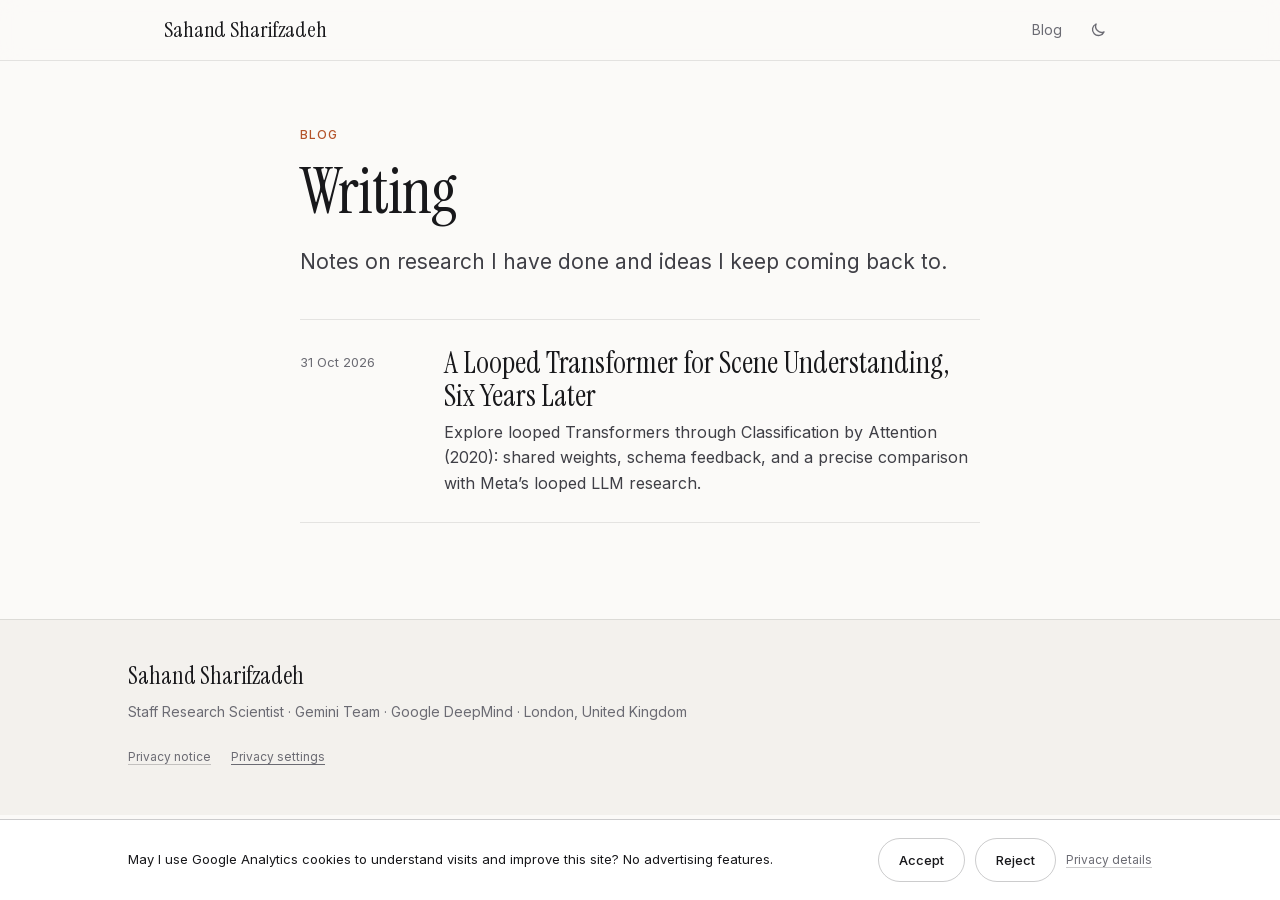
==== commit bc3c29b6: "Personal website and looped Transformer blogpost" ====
--- a/blog/index.html
+++ b/blog/index.html
@@ -24,7 +24,9 @@
 <meta name="twitter:title" content="Research writing" /><meta name="twitter:description" content="Research essays by Sahand Sharifzadeh on looped Transformers, visual reasoning and machine learning." /><meta name="twitter:image" content="https://sharifza.github.io/assets/og-image.jpg" />
 <script>(function(){var t=null;try{t=localStorage.getItem('ss-theme');}catch(e){}if(!t)t=matchMedia('(prefers-color-scheme: dark)').matches?'dark':'light';document.documentElement.dataset.theme=t;})();</script>
 <link rel="preload" href="/assets/fonts/inter-latin.woff2" as="font" type="font/woff2" crossorigin /><link rel="preload" href="/assets/fonts/instrument-serif-latin.woff2" as="font" type="font/woff2" crossorigin />
-<link rel="stylesheet" href="/styles.css?v=1772965b" /><link rel="stylesheet" href="/blog/blog.css?v=ce2cf4f6" />
+<link rel="stylesheet" href="/analytics.css?v=2f0b90da" />
+<script src="/analytics.js?v=1fda4691" defer></script>
+<link rel="stylesheet" href="/styles.css?v=0fa341c6" /><link rel="stylesheet" href="/blog/blog.css?v=ce2cf4f6" />
 <script type="application/ld+json">[{"@context": "https://schema.org", "@type": "Blog", "@id": "https://sharifza.github.io/blog/#blog", "url": "https://sharifza.github.io/blog/", "name": "Research writing", "description": "Research essays by Sahand Sharifzadeh on looped Transformers, visual reasoning and machine learning.", "author": {"@type": "Person", "@id": "https://sharifza.github.io/#person", "name": "Sahand Sharifzadeh", "url": "https://sharifza.github.io/"}, "inLanguage": "en"}, {"@context": "https://schema.org", "@type": "BreadcrumbList", "itemListElement": [{"@type": "ListItem", "position": 1, "name": "Home", "item": "https://sharifza.github.io/"}, {"@type": "ListItem", "position": 2, "name": "Blog", "item": "https://sharifza.github.io/blog/"}]}]</script>
 <style>.bl-list{list-style:none;margin:40px 0 0;padding:0;border-top:1px solid var(--line)}.bl-list li{border-bottom:1px solid var(--line)}.bl-list a{display:grid;grid-template-columns:120px 1fr;gap:24px;padding:26px 0;text-decoration:none}.bl-list .d{font-size:13px;color:var(--muted);padding-top:6px}.bl-list h2{font-family:var(--serif);font-size:30px;line-height:1.1;color:var(--ink)}.bl-list p{margin:8px 0 0;color:var(--ink-2);font-size:16px;line-height:1.6}.bl-list a:hover h2{color:var(--accent)}@media(max-width:620px){.bl-list a{grid-template-columns:1fr;gap:6px}}</style>
 </head>
--- a/analytics.css
+++ b/analytics.css
@@ -0,0 +1,24 @@
+/* Non-blocking consent strip: no backdrop, equal-weight choices. */
+.analytics-consent { position: fixed; inset: auto 0 0; z-index: 60; background: var(--surface); color: var(--ink); border-top: 1px solid var(--line-strong); padding: 18px 0 calc(18px + env(safe-area-inset-bottom, 0px)); font-family: var(--sans, system-ui, sans-serif); }
+.consent-inner { max-width: 1080px; margin: 0 auto; padding: 0 28px; display: flex; gap: 16px 28px; align-items: center; justify-content: space-between; }
+.consent-copy { flex: 1 1 420px; min-width: 0; }
+.consent-copy p { font-size: 13px; line-height: 1.65; margin: 0; }
+.consent-copy .consent-status { color: var(--muted); font-size: 12px; }
+.consent-status:empty { display: none; }
+.consent-actions { display: flex; flex-wrap: wrap; align-items: center; gap: 10px; flex-shrink: 0; }
+.consent-actions button { appearance: none; font: 500 13px/1.3 var(--sans, system-ui, sans-serif); min-height: 44px; padding: 10px 20px; border: 1px solid var(--line-strong); border-radius: 999px; background: transparent; color: var(--ink); cursor: pointer; }
+.consent-actions button:hover { background: var(--accent-soft); }
+.consent-actions a { color: var(--muted); font-size: 12px; padding: 8px 0; }
+.privacy-links { display: flex; flex-wrap: wrap; gap: 8px 20px; flex-basis: 100%; font-size: 12px; color: var(--muted); }
+.privacy-links button { font: inherit; color: inherit; background: none; border: 0; padding: 0; text-decoration: underline; text-underline-offset: 3px; cursor: pointer; }
+.site-footer .foot { flex-wrap: wrap; }
+.privacy-page { max-width: 760px; padding-top: 56px; padding-bottom: 64px; }
+.privacy-page h1 { font: 400 48px/1.15 var(--serif, Georgia, serif); margin: 20px 0; }
+.privacy-page h2 { font-size: 23px; margin: 32px 0 12px; }
+.privacy-page p, .privacy-page li { color: var(--ink-2); }
+@media (max-width: 720px) {
+  .consent-inner { padding: 0 20px; flex-direction: column; align-items: stretch; gap: 12px; }
+  .consent-copy { flex-basis: auto; }
+  .consent-actions { gap: 10px 14px; }
+}
+@media print { .analytics-consent, .privacy-links { display: none !important; } }
--- a/styles.css
+++ b/styles.css
@@ -352,4 +352,4 @@
 }
 
 .blog-home-link { margin:16px 0 0; font-size:14px; line-height:1.6; }
-.blog-home-link a { color:var(--accent); text-decoration:underline; text-underline-offset:3px; }
+.news .blog-home-link a { color:var(--accent); text-decoration:underline; text-underline-offset:3px; white-space:normal; overflow-wrap:anywhere; }
